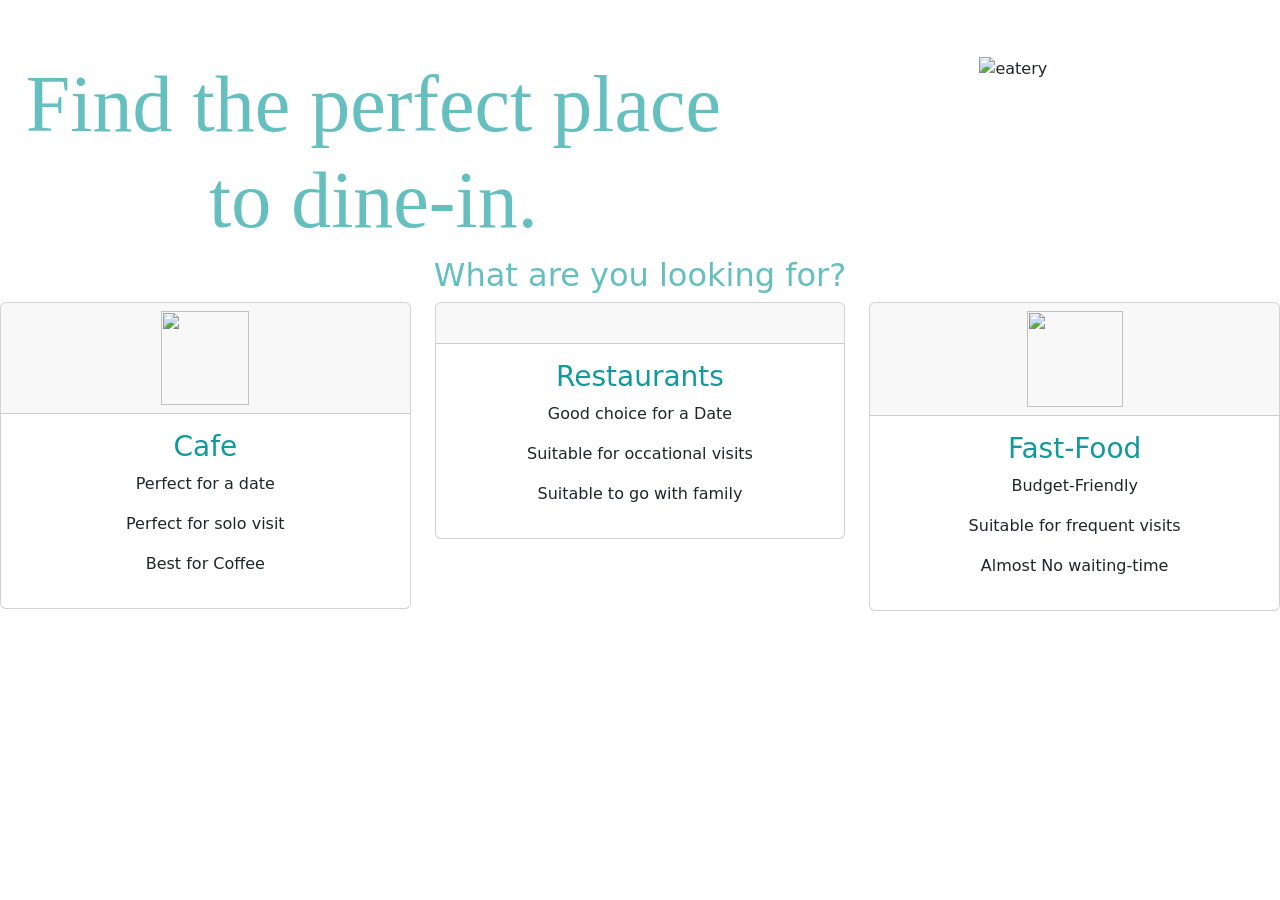
==== index.html @ 3cc52402 "Add files via upload" ====
<!DOCTYPE html>
<html>
  <head>
    <meta charset="utf-8" />
    <title>Taberu</title>
    <!-- font -->
    <link rel="preconnect" href="https://fonts.googleapis.com" />
    <link rel="preconnect" href="https://fonts.gstatic.com" crossorigin />
    <link
      href="https://fonts.googleapis.com/css2?family=Montserrat:wght@900&display=swap"
      rel="stylesheet"
    />
    <link rel="preconnect" href="https://fonts.googleapis.com" />
    <link rel="preconnect" href="https://fonts.gstatic.com" crossorigin />
    <link
      href="https://fonts.googleapis.com/css2?family=PT+Serif&display=swap"
      rel="stylesheet"
    />
    <!-- <link rel="preconnect" href="https://fonts.googleapis.com" />
    <link rel="preconnect" href="https://fonts.gstatic.com" crossorigin />
    <link
      href="https://fonts.googleapis.com/css2?family=Roboto:wght@900&display=swap"
      rel="stylesheet"
    /> -->
    <!-- <link rel="preconnect" href="https://fonts.googleapis.com" />
    <link rel="preconnect" href="https://fonts.gstatic.com" crossorigin />
    <link
      href="https://fonts.googleapis.com/css2?family=Merriweather:wght@300&display=swap"
      rel="stylesheet"
    /> -->
    <!-- font -->
    <link
      href="https://cdn.jsdelivr.net/npm/bootstrap@5.1.3/dist/css/bootstrap.min.css"
      rel="stylesheet"
      integrity="sha384-1BmE4kWBq78iYhFldvKuhfTAU6auU8tT94WrHftjDbrCEXSU1oBoqyl2QvZ6jIW3"
      crossorigin="anonymous"
    />
    <script
      src="https://code.jquery.com/jquery-3.5.1.slim.min.js"
      integrity="sha384-DfXdz2htPH0lsSSs5nCTpuj/zy4C+OGpamoFVy38MVBnE+IbbVYUew+OrCXaRkfj"
      crossorigin="anonymous"
    ></script>

    <script
      src="https://cdn.jsdelivr.net/npm/popper.js@1.16.0/dist/umd/popper.min.js"
      integrity="sha384-Q6E9RHvbIyZFJoft+2mJbHaEWldlvI9IOYy5n3zV9zzTtmI3UksdQRVvoxMfooAo"
      crossorigin="anonymous"
    ></script>

    <script
      src="https://stackpath.bootstrapcdn.com/bootstrap/4.5.0/js/bootstrap.min.js"
      integrity="sha384-OgVRvuATP1z7JjHLkuOU7Xw704+h835Lr+6QL9UvYjZE3Ipu6Tp75j7Bh/kR0JKI"
      crossorigin="anonymous"
    ></script>
    <link rel="stylesheet" href="css/styles.css" />
  </head>

  <body>
    <section id="title">
      <div class="container-fluid">
        <!-- Nav Bar -->

        <nav class="navbar navbar-expand-lg navbar-dark">
          <a class="navbar-brand taberu" href="">Taberu</a>
          <button
            class="navbar-toggler"
            type="button"
            data-toggle="collapse"
            data-target="#navbarTogglerDemo01"
            aria-controls="navbarTogglerDemo01"
            aria-expanded="false"
            aria-label="Toggle navigation"
          >
            <span class="navbar-toggler-icon"></span>
          </button>

          <div class="collapse navbar-collapse" id="navbarTogglerDemo01">
            <ul class="navbar-nav ml-auto">
              <li class="nav-item">
                <a class="nav-link" href=""> About </a>
              </li>

              <li class="nav-item">
                <a class="nav-link" href=""> Contribute </a>
              </li>

              <li class="nav-item">
                <a class="nav-link" href=""> Contact Us </a>
              </li>
            </ul>
          </div>
        </nav>

        <div class="row">
          <div class="col-lg-7">
            <h1 class="big-heading">Find the perfect place to dine-in.</h1>
          </div>

          <div class="col-lg-5">
            <img class="title-image" src="img/date.png" alt="eatery" />
          </div>
        </div>
      </div>
    </section>
    <section id="outlets">
      <div class="outlet-div">
        <h2 class="outlets-heading">What are you looking for?</h2>
        <div class="row">
          <div class="outl col-lg-4 col-md-6">
            <div class="card">
              <div class="card-header">
                <img
                  style="height: 94px; width: 88px"
                  src="img/outlet-cafeee.png"
                  alt=""
                />
              </div>
              <div class="card-body card-para">
                <h3 class="o-head">Cafe</h3>
                <p>Perfect for a date</p>
                <p>Perfect for solo visit</p>
                <p>Best for Coffee</p>
              </div>
            </div>
          </div>
          <div class="outl col-lg-4 col-md-6">
            <div class="card">
              <div class="card-header">
                <img src="img/outlet-restaurant.png" alt="" />
              </div>
              <div class="card-body card-para">
                <h3 class="o-head">Restaurants</h3>

                <p>Good choice for a Date</p>
                <p>Suitable for occational visits</p>
                <p>Suitable to go with family</p>
              </div>
            </div>
          </div>

          <div class="outl col-lg-4">
            <div class="card">
              <div class="card-header">
                <img
                  style="height: 96px; width: 96px"
                  src="img/outlet-ff.png"
                  alt=""
                />
              </div>
              <div class="card-body card-para">
                <h3 class="o-head">Fast-Food</h3>
                <p>Budget-Friendly</p>
                <p>Suitable for frequent visits</p>
                <p>Almost No waiting-time</p>
              </div>
            </div>
          </div>
        </div>
      </div>
    </section>

    <!-- wwwwwwwwwwwwwwwwwwwwwwwwwwwwwwwwwwwwwwwwwwwwwwwwwwwwwwwwwwwwwwwwwwwwwwww -->
  </body>
</html>
---- css/styles.css ----
body{
  text-align: center;

}
h1{
    font-family: Tourney;
    font-size: 80px;
    color: #66BFBF;
}
h2{
  color: #66BFBF;

}
h3{
  color:#11999E;
}
.top-container {
  background-color: cyan;
  position: relative;
  padding-top: 100px;
}


.top-container:hover {
  background-color: blue;
  transition: 1.0s;

}
.middle-container{
  background-color: aqua;
  width: 200px;
  height: 200px;
}
.bottom-container{
  background-color: pink;
  width: 200px;
  height: 200px;
}
.top{
  position: absolute;
  right: 300px;
  top: 50px;
}
.btm{
  position: absolute;
  left: 300px;
  bottom: 300px;
}
.footer-link{
  font-size: 25px;
  color: #11999E;
}
.dance{
  width: 110px;
  height: 160px;
}
.skill{
  width: 120px;
  height: 120px;
}
.dance:hover{

  width: 220px;
  height: 320px;
  transition: 0.8s;
  transition-duration: 1s;
}
.skill:hover{
  width: 240px;
  height: 240px;
  transition: 0.8s;
  transition-duration: 1s;
}
.deku{
  width: 160px;
  height: 160px;
}
.deku:hover{
  width: 220px;
  height: 220px;
  transition: 1s;
}
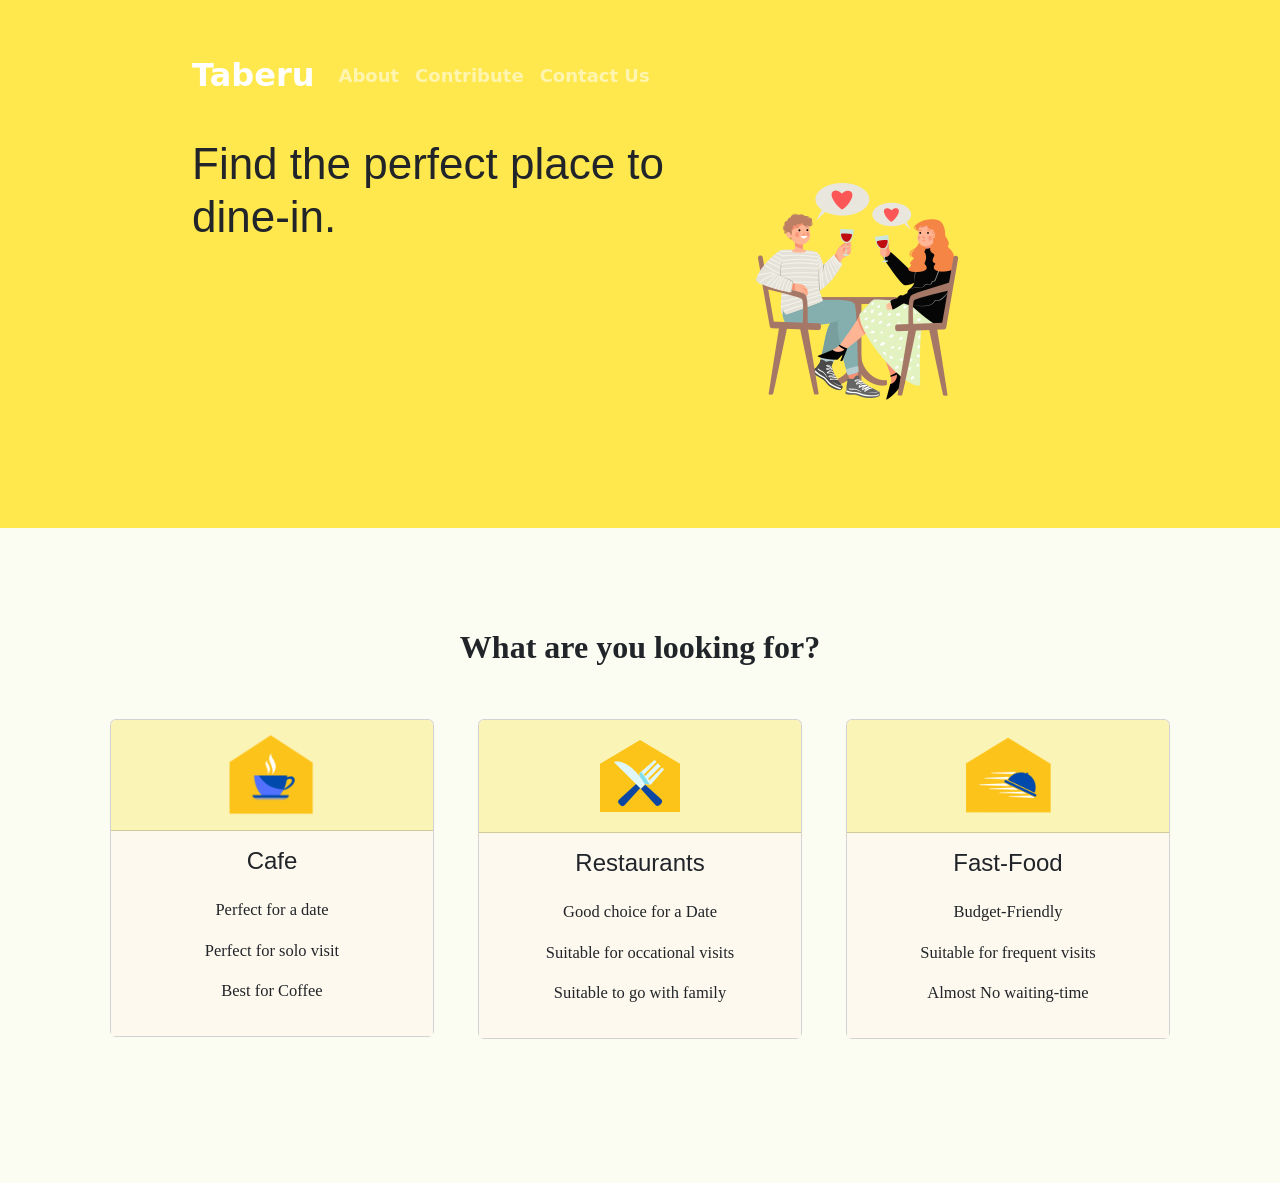
==== commit c4cd14ab: "Update index.html" ====
--- a/index.html
+++ b/index.html
@@ -138,7 +138,7 @@
             </div>
           </div>
 
-          <div class="outl col-lg-4">
+          <div class="outl col-lg-4 col-md-6">
             <div class="card">
               <div class="card-header">
                 <img
--- a/css/styles.css
+++ b/css/styles.css
@@ -1,82 +1,130 @@
-body{
-  text-align: center;
-
-}
-h1{
-    font-family: Tourney;
-    font-size: 80px;
-    color: #66BFBF;
-}
-h2{
-  color: #66BFBF;
-
-}
-h3{
-  color:#11999E;
-}
-.top-container {
-  background-color: cyan;
-  position: relative;
-  padding-top: 100px;
-}
-
-
-.top-container:hover {
-  background-color: blue;
-  transition: 1.0s;
-
-}
-.middle-container{
-  background-color: aqua;
-  width: 200px;
-  height: 200px;
-}
-.bottom-container{
-  background-color: pink;
-  width: 200px;
-  height: 200px;
-}
-.top{
-  position: absolute;
-  right: 300px;
-  top: 50px;
-}
-.btm{
-  position: absolute;
-  left: 300px;
-  bottom: 300px;
-}
-.footer-link{
-  font-size: 25px;
-  color: #11999E;
-}
-.dance{
-  width: 110px;
-  height: 160px;
-}
-.skill{
-  width: 120px;
-  height: 120px;
-}
-.dance:hover{
-
-  width: 220px;
-  height: 320px;
-  transition: 0.8s;
-  transition-duration: 1s;
-}
-.skill:hover{
-  width: 240px;
-  height: 240px;
-  transition: 0.8s;
-  transition-duration: 1s;
-}
-.deku{
-  width: 160px;
-  height: 160px;
-}
-.deku:hover{
-  width: 220px;
-  height: 220px;
-  transition: 1s;
-}
+.container-fluid {
+  height: 33em;
+  width: 100%;
+
+  padding: 3% 15%;
+}
+
+html,
+body {
+  width: 100%;
+  height: auto;
+  margin: 0px;
+  padding: 0px;
+  overflow-x: hidden;
+}
+#title {
+  background-color: #ffe84e;
+}
+/* NAV BAR */
+
+.navbar-brand {
+  font-weight: bolder;
+}
+.nav-link {
+  font-weight: bold;
+  font-size: 18px;
+}
+
+.taberu {
+  font-size: 32px;
+}
+.pic1 {
+  height: 300px;
+  width: 300px;
+  position: absolute;
+  left: 800px;
+  bottom: 150px;
+}
+.img1 {
+  width: 60%;
+}
+.row h1 {
+  font-family: "Montserrat", sans-serif;
+  font-size: 44px;
+  padding-top: 5%;
+}
+.title-image {
+  position: relative;
+  bottom: -50px;
+}
+.card-header {
+  background-color: #faf4b7;
+}
+.card-para {
+  background-color: #fef9ef;
+}
+#outlets {
+  padding: 100px;
+  text-align: center;
+  background-color: #fcfdf2;
+}
+
+.outlets-heading {
+  font-family: "PT Serif Caption", serif;
+  font-weight: 900;
+}
+
+.outl {
+  padding: 4% 2%;
+}
+.card :hover {
+  box-shadow: 10px 10px 5px 12px lightblue;
+}
+.o-head {
+  padding-bottom: 5%;
+  font-family: "Montserrat", sans-serif;
+  font-size: 24px;
+}
+.card-para p {
+  font-family: "PT Serif", serif;
+  font-size: 16.5px;
+  font-weight: 500;
+}
+
+@media (max-width: 640px) {
+  .title-image {
+    width: 200px;
+    height: 200px;
+    position: static;
+  }
+  #title {
+    text-align: center;
+  }
+
+  .row h1 {
+    font-size: 30px;
+  }
+}
+
+@media (max-width: 800px) {
+  .title-image {
+    width: 200px;
+    height: 200px;
+    position: static;
+  }
+  #title {
+    text-align: center;
+  }
+
+  .row h1 {
+    font-size: 30px;
+  }
+}
+@media (max-width: 1000px) {
+  .title-image {
+    width: 200px;
+    height: 200px;
+    position: static;
+  }
+
+  .row h1 {
+    font-size: 34px;
+  }
+}
+@media (max-width: 1100px) {
+  .row h1 {
+    font-size: 30px;
+  }
+}
+/* YELLOW CONTAINER DONE */
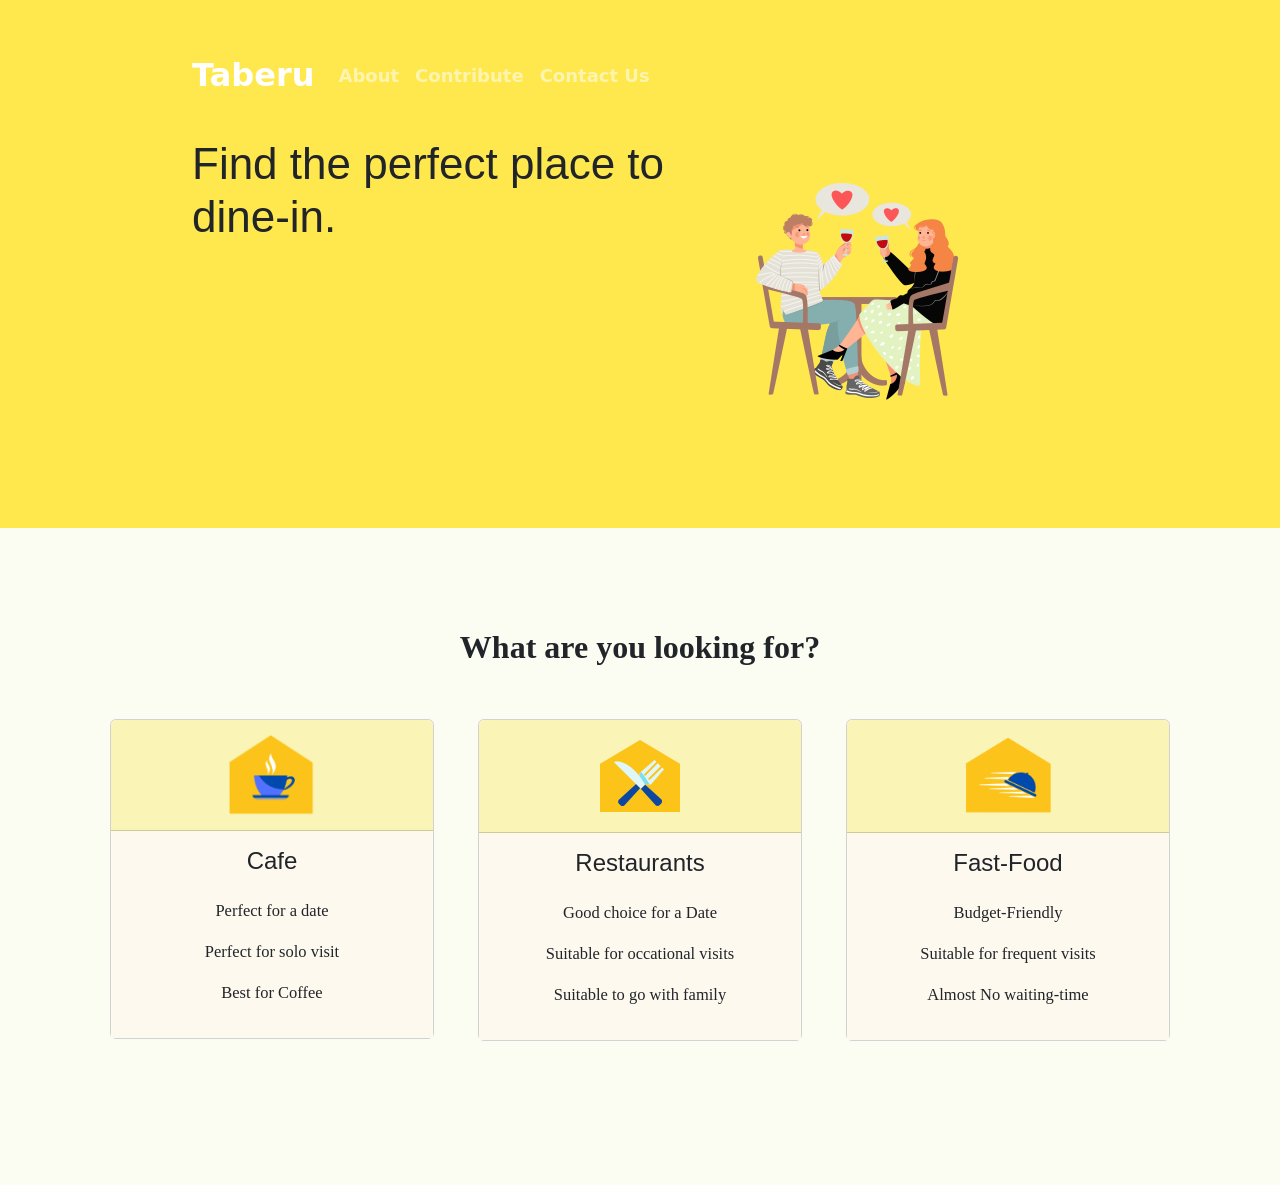
==== commit 760e9c0e: "Add files via upload para padding reduced 2/2" ====
--- a/index.html
+++ b/index.html
@@ -1,6 +1,8 @@
 <!DOCTYPE html>
 <html>
   <head>
+    <meta name="viewport" content="width=device-width, initial-scale=1" />
+
     <meta charset="utf-8" />
     <title>Taberu</title>
     <!-- font -->
@@ -115,7 +117,10 @@
                   alt=""
                 />
               </div>
-              <div class="card-body card-para">
+              <div
+                class="card-body card-para"
+                style="padding-left: 0%; padding-right: 0%"
+              >
                 <h3 class="o-head">Cafe</h3>
                 <p>Perfect for a date</p>
                 <p>Perfect for solo visit</p>
@@ -128,7 +133,10 @@
               <div class="card-header">
                 <img src="img/outlet-restaurant.png" alt="" />
               </div>
-              <div class="card-body card-para">
+              <div
+                style="padding-left: 0%; padding-right: 0%"
+                class="card-body card-para"
+              >
                 <h3 class="o-head">Restaurants</h3>
 
                 <p>Good choice for a Date</p>
@@ -138,7 +146,7 @@
             </div>
           </div>
 
-          <div class="outl col-lg-4 col-md-6">
+          <div class="outl col-lg-4">
             <div class="card">
               <div class="card-header">
                 <img
@@ -147,7 +155,10 @@
                   alt=""
                 />
               </div>
-              <div class="card-body card-para">
+              <div
+                style="padding-left: 0%; padding-right: 0%"
+                class="card-body card-para"
+              >
                 <h3 class="o-head">Fast-Food</h3>
                 <p>Budget-Friendly</p>
                 <p>Suitable for frequent visits</p>
--- a/css/styles.css
+++ b/css/styles.css
@@ -95,6 +95,12 @@
   .row h1 {
     font-size: 30px;
   }
+  #outlets {
+    padding: 50px;
+  }
+  .card {
+    padding: 15% 12%;
+  }
 }
 
 @media (max-width: 800px) {
@@ -109,6 +115,12 @@
 
   .row h1 {
     font-size: 30px;
+  }
+  #outlets {
+    padding: 50px;
+  }
+  .card {
+    padding: 15% 12%;
   }
 }
 @media (max-width: 1000px) {
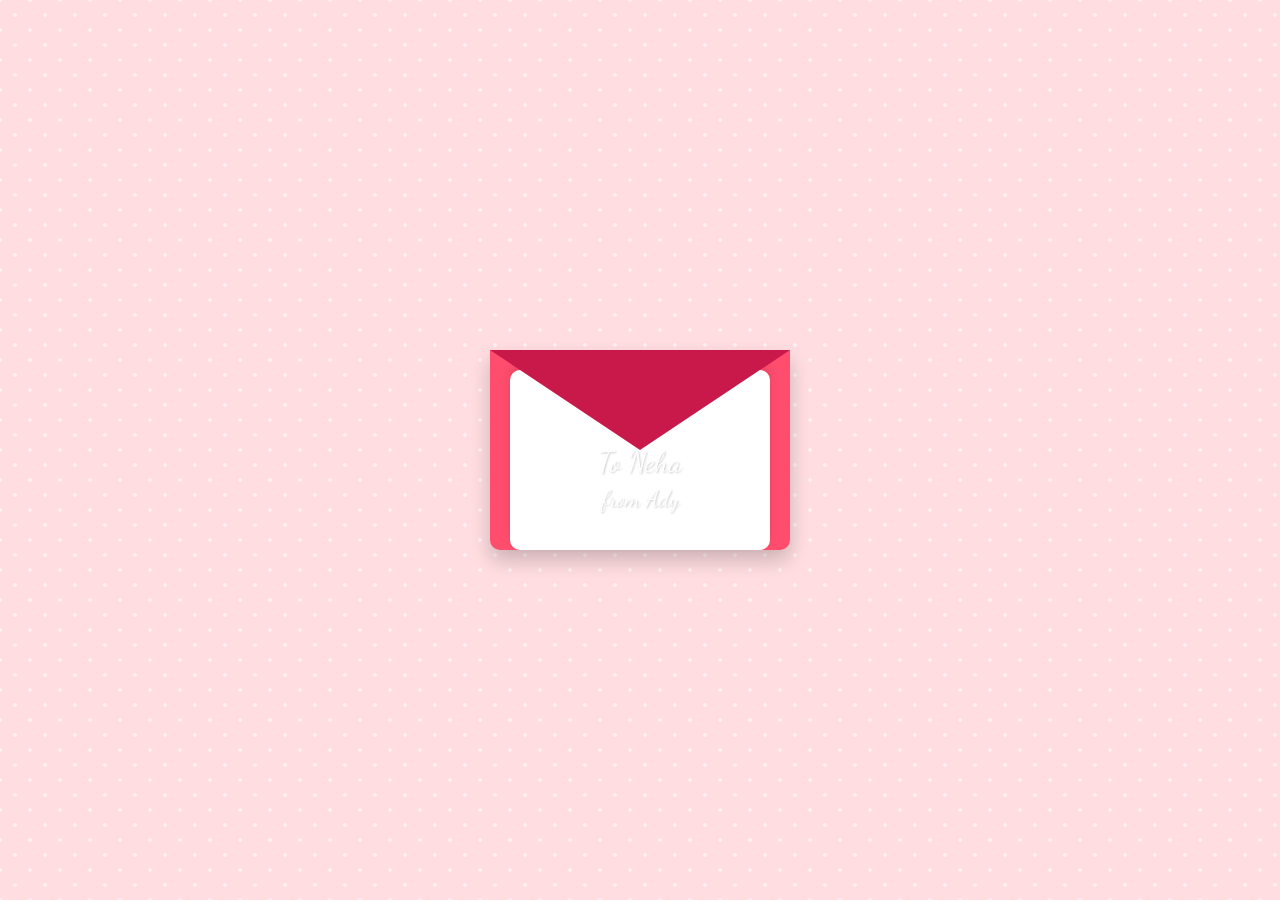
==== commit 5d4ca1fa: "Update index.html" ====
--- a/index.html
+++ b/index.html
@@ -1,175 +1,811 @@
 <!DOCTYPE html>
-<html>
-  <head>
-    <meta name="viewport" content="width=device-width, initial-scale=1" />
-
-    <meta charset="utf-8" />
-    <title>Taberu</title>
-    <!-- font -->
-    <link rel="preconnect" href="https://fonts.googleapis.com" />
-    <link rel="preconnect" href="https://fonts.gstatic.com" crossorigin />
-    <link
-      href="https://fonts.googleapis.com/css2?family=Montserrat:wght@900&display=swap"
-      rel="stylesheet"
-    />
-    <link rel="preconnect" href="https://fonts.googleapis.com" />
-    <link rel="preconnect" href="https://fonts.gstatic.com" crossorigin />
-    <link
-      href="https://fonts.googleapis.com/css2?family=PT+Serif&display=swap"
-      rel="stylesheet"
-    />
-    <!-- <link rel="preconnect" href="https://fonts.googleapis.com" />
-    <link rel="preconnect" href="https://fonts.gstatic.com" crossorigin />
-    <link
-      href="https://fonts.googleapis.com/css2?family=Roboto:wght@900&display=swap"
-      rel="stylesheet"
-    /> -->
-    <!-- <link rel="preconnect" href="https://fonts.googleapis.com" />
-    <link rel="preconnect" href="https://fonts.gstatic.com" crossorigin />
-    <link
-      href="https://fonts.googleapis.com/css2?family=Merriweather:wght@300&display=swap"
-      rel="stylesheet"
-    /> -->
-    <!-- font -->
-    <link
-      href="https://cdn.jsdelivr.net/npm/bootstrap@5.1.3/dist/css/bootstrap.min.css"
-      rel="stylesheet"
-      integrity="sha384-1BmE4kWBq78iYhFldvKuhfTAU6auU8tT94WrHftjDbrCEXSU1oBoqyl2QvZ6jIW3"
-      crossorigin="anonymous"
-    />
-    <script
-      src="https://code.jquery.com/jquery-3.5.1.slim.min.js"
-      integrity="sha384-DfXdz2htPH0lsSSs5nCTpuj/zy4C+OGpamoFVy38MVBnE+IbbVYUew+OrCXaRkfj"
-      crossorigin="anonymous"
-    ></script>
-
-    <script
-      src="https://cdn.jsdelivr.net/npm/popper.js@1.16.0/dist/umd/popper.min.js"
-      integrity="sha384-Q6E9RHvbIyZFJoft+2mJbHaEWldlvI9IOYy5n3zV9zzTtmI3UksdQRVvoxMfooAo"
-      crossorigin="anonymous"
-    ></script>
-
-    <script
-      src="https://stackpath.bootstrapcdn.com/bootstrap/4.5.0/js/bootstrap.min.js"
-      integrity="sha384-OgVRvuATP1z7JjHLkuOU7Xw704+h835Lr+6QL9UvYjZE3Ipu6Tp75j7Bh/kR0JKI"
-      crossorigin="anonymous"
-    ></script>
-    <link rel="stylesheet" href="css/styles.css" />
-  </head>
-
-  <body>
-    <section id="title">
-      <div class="container-fluid">
-        <!-- Nav Bar -->
-
-        <nav class="navbar navbar-expand-lg navbar-dark">
-          <a class="navbar-brand taberu" href="">Taberu</a>
-          <button
-            class="navbar-toggler"
-            type="button"
-            data-toggle="collapse"
-            data-target="#navbarTogglerDemo01"
-            aria-controls="navbarTogglerDemo01"
-            aria-expanded="false"
-            aria-label="Toggle navigation"
-          >
-            <span class="navbar-toggler-icon"></span>
-          </button>
-
-          <div class="collapse navbar-collapse" id="navbarTogglerDemo01">
-            <ul class="navbar-nav ml-auto">
-              <li class="nav-item">
-                <a class="nav-link" href=""> About </a>
-              </li>
-
-              <li class="nav-item">
-                <a class="nav-link" href=""> Contribute </a>
-              </li>
-
-              <li class="nav-item">
-                <a class="nav-link" href=""> Contact Us </a>
-              </li>
-            </ul>
-          </div>
-        </nav>
-
-        <div class="row">
-          <div class="col-lg-7">
-            <h1 class="big-heading">Find the perfect place to dine-in.</h1>
-          </div>
-
-          <div class="col-lg-5">
-            <img class="title-image" src="img/date.png" alt="eatery" />
-          </div>
-        </div>
-      </div>
-    </section>
-    <section id="outlets">
-      <div class="outlet-div">
-        <h2 class="outlets-heading">What are you looking for?</h2>
-        <div class="row">
-          <div class="outl col-lg-4 col-md-6">
-            <div class="card">
-              <div class="card-header">
-                <img
-                  style="height: 94px; width: 88px"
-                  src="img/outlet-cafeee.png"
-                  alt=""
-                />
-              </div>
-              <div
-                class="card-body card-para"
-                style="padding-left: 0%; padding-right: 0%"
-              >
-                <h3 class="o-head">Cafe</h3>
-                <p>Perfect for a date</p>
-                <p>Perfect for solo visit</p>
-                <p>Best for Coffee</p>
-              </div>
+<html lang="en">
+<head>
+    <meta charset="UTF-8">
+    <meta name="viewport" content="width=device-width, initial-scale=1.0">
+    <title>For You ❤️</title>
+    <script src="https://cdn.jsdelivr.net/npm/canvas-confetti@1.6.0/dist/confetti.browser.min.js"></script>
+    <style>
+        /* --- GLOBAL STYLES --- */
+        @import url('https://fonts.googleapis.com/css2?family=Comic+Neue:wght@400;700&family=Dancing+Script:wght@700&display=swap');
+
+        body {
+            margin: 0;
+            padding: 0;
+            background: linear-gradient(135deg, #fdfbfb 0%, #ebedee 100%);
+            background-color: #ffdde1;
+            background-image: radial-gradient(#ffeff2 2px, transparent 2px), radial-gradient(#ffeff2 2px, transparent 2px);
+            background-size: 30px 30px;
+            background-position: 0 0, 15px 15px;
+            font-family: 'Comic Neue', 'Comic Sans MS', cursive, sans-serif;
+            overflow: hidden;
+            height: 100vh;
+            display: flex;
+            justify-content: center;
+            align-items: center;
+            text-align: center;
+            cursor: url("data:image/svg+xml;utf8,<svg xmlns='http://www.w3.org/2000/svg'  width='40' height='48' viewport='0 0 100 100' style='fill:black;font-size:24px;'><text y='50%'>❤️</text></svg>") 16 0, auto;
+            transition: background-color 1s ease;
+        }
+
+        /* --- FLASHLIGHT OVERLAY --- */
+        #flashlight {
+            position: fixed;
+            top: 0;
+            left: 0;
+            width: 100%;
+            height: 100%;
+            pointer-events: none;
+            z-index: 999;
+            background: radial-gradient(circle 450px at 50% 50%, transparent 0%, rgba(0,0,0,0.98) 20%);
+            opacity: 0;
+            transition: opacity 2.0s ease;
+        }
+
+        /* --- FLASHLIGHT TOGGLE BUTTON --- */
+        .toggle-flash-btn {
+            position: absolute;
+            top: 20px;
+            right: 20px;
+            width: 50px;
+            height: 50px;
+            background: rgba(255, 255, 255, 0.5);
+            border: 2px solid white;
+            border-radius: 50%;
+            font-size: 24px;
+            cursor: pointer;
+            z-index: 1001; /* Above flashlight overlay */
+            display: flex;
+            align-items: center;
+            justify-content: center;
+            transition: transform 0.2s;
+            box-shadow: 0 4px 10px rgba(0,0,0,0.1);
+        }
+        
+        .toggle-flash-btn:hover {
+            transform: scale(1.1);
+            background: white;
+        }
+
+        /* --- HEARTBEAT ANIMATION (Page 3) --- */
+        body.heartbeat-bg {
+            animation: heartbeatAnim 1.5s infinite alternate;
+        }
+
+        @keyframes heartbeatAnim {
+            0% { background-color: #ffdde1; }
+            100% { background-color: #ffb7b2; }
+        }
+
+        .container {
+            position: relative;
+            width: 100%;
+            max-width: 600px;
+            height: 100%;
+            display: flex;
+            flex-direction: column;
+            justify-content: center;
+            align-items: center;
+            padding: 20px;
+            box-sizing: border-box;
+            z-index: 10;
+        }
+
+        .hidden {
+            display: none !important;
+        }
+
+        /* --- ANIMATIONS --- */
+        .fade-in {
+            animation: fadeIn 0.8s ease-in-out;
+        }
+        
+        .fade-in-text {
+            animation: fadeIn 2s ease-in-out forwards;
+        }
+
+        @keyframes fadeIn {
+            from { opacity: 0; transform: translateY(10px); }
+            to { opacity: 1; transform: translateY(0); }
+        }
+
+        .shake {
+            animation: shake 0.5s cubic-bezier(.36,.07,.19,.97) both;
+        }
+
+        @keyframes shake {
+            10%, 90% { transform: translate3d(-1px, 0, 0); }
+            20%, 80% { transform: translate3d(2px, 0, 0); }
+            30%, 50%, 70% { transform: translate3d(-4px, 0, 0); }
+            40%, 60% { transform: translate3d(4px, 0, 0); }
+        }
+
+        h1, h2, p {
+            color: #d63384;
+            text-shadow: 2px 2px 0px #fff;
+        }
+
+        .main-img {
+            max-width: 300px;
+            max-height: 300px;
+            border-radius: 15px;
+            margin-bottom: 20px;
+            box-shadow: 0 10px 20px rgba(0,0,0,0.1);
+        }
+
+        /* --- PAPER STYLE --- */
+        .paper-content {
+            background: rgba(255, 255, 255, 0.95);
+            padding: 30px;
+            border-radius: 15px;
+            max-width: 90%;
+            min-height: 300px;
+            box-shadow: 0 10px 25px rgba(0,0,0,0.15);
+            font-size: 1.1rem;
+            line-height: 1.6;
+            color: #444;
+            text-align: left;
+            position: relative;
+            cursor: pointer;
+            overflow-y: auto;
+        }
+        
+        .typing-cursor::after {
+            content: '|';
+            animation: blink 1s step-start infinite;
+        }
+
+        @keyframes blink { 50% { opacity: 0; } }
+
+        /* --- POLAROID MEMORIES --- */
+        .memory-photo {
+            position: absolute;
+            width: 150px;
+            height: auto;
+            border: 8px solid white;
+            border-bottom: 25px solid white; 
+            border-radius: 2px;
+            box-shadow: 0 5px 15px rgba(0,0,0,0.3);
+            z-index: 1; 
+            opacity: 0.9;
+            animation: floatUpSlow 15s linear infinite;
+            bottom: -300px;
+            transition: transform 0.3s, z-index 0.3s;
+        }
+
+        .memory-photo:hover {
+            animation-play-state: paused;
+            z-index: 100;
+            transform: scale(1.1) rotate(0deg) !important;
+            cursor: grab;
+        }
+
+        @keyframes floatUpSlow {
+            0% { bottom: -300px; transform: translateX(0) rotate(0deg); opacity: 0; }
+            5% { opacity: 1; }
+            95% { opacity: 1; }
+            100% { bottom: 110vh; transform: translateX(20px) rotate(360deg); opacity: 0; }
+        }
+
+        /* --- BUTTONS --- */
+        .btn-group {
+            display: flex;
+            gap: 20px;
+            margin-top: 20px;
+            flex-wrap: wrap;
+            justify-content: center;
+            align-items: center;
+            min-height: 60px;
+        }
+
+        button {
+            padding: 15px 30px;
+            font-size: 1.2rem;
+            font-family: inherit;
+            border: none;
+            border-radius: 50px;
+            cursor: pointer;
+            transition: transform 0.3s ease, background-color 0.3s;
+            box-shadow: 0 5px 15px rgba(0,0,0,0.1);
+        }
+
+        .btn-yes {
+            background-color: #ff4d6d;
+            color: white;
+            font-weight: bold;
+        }
+        
+        .btn-no {
+            background-color: #fff;
+            color: #ff4d6d;
+            border: 2px solid #ff4d6d;
+        }
+
+        button:hover {
+            transform: scale(1.05);
+        }
+
+        /* --- ENVELOPE --- */
+        .envelope-wrapper {
+            position: relative;
+            cursor: pointer;
+            transition: transform 0.3s;
+        }
+        .envelope-wrapper:hover {
+            transform: scale(1.02);
+        }
+
+        .envelope {
+            position: relative;
+            width: 300px;
+            height: 200px;
+            background: #ff4d6d;
+            border-radius: 0 0 10px 10px;
+            box-shadow: 0 10px 20px rgba(0,0,0,0.2);
+            z-index: 2;
+        }
+
+        .envelope::before { content: ''; position: absolute; top: 0; left: 0; width: 0; height: 0; border-style: solid; border-width: 100px 150px 100px 0; border-color: transparent transparent transparent #ff758f; z-index: 3; }
+        .envelope::after { content: ''; position: absolute; top: 0; right: 0; width: 0; height: 0; border-style: solid; border-width: 100px 0 100px 150px; border-color: transparent #ff758f transparent transparent; z-index: 3; }
+
+        .flap {
+            position: absolute;
+            top: 0;
+            left: 0;
+            width: 0;
+            height: 0;
+            border-style: solid;
+            border-width: 100px 150px 0 150px;
+            border-color: #c9184a transparent transparent transparent;
+            z-index: 5;
+            transform-origin: top;
+            transition: transform 0.6s ease 0.5s, z-index 0.2s 0.5s;
+        }
+
+        .envelope-text {
+            position: absolute;
+            top: 65%;
+            left: 50%;
+            transform: translate(-50%, -50%);
+            color: white;
+            font-family: 'Dancing Script', cursive;
+            font-size: 1.8rem;
+            text-align: center;
+            line-height: 1.2;
+            z-index: 4;
+            pointer-events: none;
+            text-shadow: 1px 1px 2px rgba(0,0,0,0.2);
+            transition: opacity 0.5s ease;
+        }
+
+        .letter {
+            position: absolute;
+            bottom: 0;
+            left: 50%;
+            transform: translateX(-50%);
+            width: 260px;
+            height: 180px;
+            background: #fff;
+            padding: 20px;
+            box-sizing: border-box;
+            border-radius: 10px;
+            transition: bottom 0.6s ease 1s;
+            z-index: 1;
+            display: flex;
+            align-items: center;
+            justify-content: center;
+            text-align: center;
+            font-size: 1.1rem;
+            color: #333;
+            box-shadow: 0 -5px 10px rgba(0,0,0,0.1);
+        }
+
+        .letter p { opacity: 0; transition: opacity 0.5s ease 1.2s; }
+        .envelope-wrapper.open .flap { transform: rotateX(180deg); z-index: 0; }
+        .envelope-wrapper.open .letter { bottom: 150px; z-index: 6; }
+        .envelope-wrapper.open .letter p { opacity: 1; }
+        .envelope-wrapper.open .envelope-text { opacity: 0; } 
+
+        /* --- STICKERS --- */
+        .sticker {
+            position: absolute;
+            width: 80px;
+            height: 80px;
+            z-index: -1;
+            opacity: 0.6;
+            animation: floatSlow 3s infinite ease-in-out;
+        }
+
+        .floating-item {
+            position: absolute;
+            bottom: -50px;
+            font-size: 30px;
+            animation: floatUp linear forwards;
+            pointer-events: none;
+            z-index: 1000;
+        }
+
+        /* --- SPARKLE CURSOR TRAIL --- */
+        .sparkle {
+            position: absolute;
+            width: 6px;
+            height: 6px;
+            background-color: #ff4d6d;
+            border-radius: 50%;
+            pointer-events: none;
+            z-index: 9999;
+            animation: fadeOut 1s linear forwards;
+            box-shadow: 0 0 5px #fff, 0 0 10px #ff4d6d;
+        }
+
+        @keyframes fadeOut {
+            0% { transform: scale(1); opacity: 1; }
+            100% { transform: scale(0); opacity: 0; }
+        }
+
+        @keyframes floatUp {
+            0% { transform: translateY(0) rotate(0deg); opacity: 1; }
+            100% { transform: translateY(-110vh) rotate(360deg); opacity: 0; }
+        }
+        
+        @keyframes floatSlow {
+            0%, 100% { transform: translateY(0); }
+            50% { transform: translateY(-10px); }
+        }
+        
+        .shy-text {
+            font-size: 1.4rem;
+            color: #d63384;
+            opacity: 0.8;
+            cursor: pointer;
+        }
+    </style>
+</head>
+<body>
+
+    <div id="flashlight"></div>
+
+    <audio id="bg-music" loop>
+        <source src="INSERT_YOUR_LINK_HERE" type="audio/mpeg">
+        <source src="https://www.bensound.com/bensound-music/bensound-love.mp3" type="audio/mpeg">
+        Your browser does not support the audio element.
+    </audio>
+
+    <div class="container">
+
+        <div id="page1" class="page-section fade-in">
+            <div class="envelope-wrapper" onclick="openEnvelope()">
+                <div class="envelope">
+                    <div class="flap"></div>
+                    <div class="envelope-text">To Neha<br><span style="font-size: 0.8em">from Ady</span></div>
+                    <div class="letter">
+                        <p>What's a better day to ask you this than on the 8th... hehehe 🤭<br><br>
+                        <span style="font-size: 0.8em; color: #999;">(Click me)</span></p>
+                    </div>
+                </div>
             </div>
-          </div>
-          <div class="outl col-lg-4 col-md-6">
-            <div class="card">
-              <div class="card-header">
-                <img src="img/outlet-restaurant.png" alt="" />
-              </div>
-              <div
-                style="padding-left: 0%; padding-right: 0%"
-                class="card-body card-para"
-              >
-                <h3 class="o-head">Restaurants</h3>
-
-                <p>Good choice for a Date</p>
-                <p>Suitable for occational visits</p>
-                <p>Suitable to go with family</p>
-              </div>
+        </div>
+
+        <div id="pageMessage" class="page-section hidden fade-in" onclick="handleMessageClick()">
+            <div class="paper-content" id="typewriter-container">
+                </div>
+        </div>
+
+        <div id="page2" class="page-section hidden" onclick="handlePage2Click()">
+            
+            <button id="flash-toggle" class="toggle-flash-btn hidden" onclick="toggleFlashlight(event)">🔦</button>
+
+            <h2 style="color: white; text-shadow: 0 0 10px #ff4d6d;">I'm so grateful to have you</h2>
+            <p id="page2-hint" class="hidden" style="color: #ddd;">(Click to continue)</p>
+        </div>
+        
+        <div id="pagePreQuestion1" class="page-section hidden fade-in" onclick="nextPage('PreQuestion2')">
+             <h2 class="shy-text">so, um, alsooo.</h2>
+             <p style="font-size: 0.8em; color: #999; margin-top: 20px;">(Click)</p>
+        </div>
+        
+        <div id="pagePreQuestion2" class="page-section hidden fade-in" onclick="nextPage(3)">
+             <h2 class="shy-text">i wanted to ask</h2>
+             <p style="font-size: 0.8em; color: #999; margin-top: 20px;">(Click)</p>
+        </div>
+
+        <div id="page3" class="page-section hidden fade-in">
+            <img class="main-img" src="https://media.giphy.com/media/v1.Y2lkPTc5MGI3NjExdjN0dDk4bTh6bGIzeG4zMGM1bTkyaXFnNXd4ZWgzN2xodmhucDN3MCZlcD12MV9naWZzX3NlYXJjaCZjdD1n/Zl7u48zLVFgLpRwq6f/giphy.gif" alt="Please cat">
+            <h1>Will you be my valentine? 🌹</h1>
+            <div class="btn-group">
+                <button class="btn-yes" onclick="handleYes()">Yes</button>
+                <button class="btn-no" onclick="handleNo()">No</button>
             </div>
-          </div>
-
-          <div class="outl col-lg-4">
-            <div class="card">
-              <div class="card-header">
-                <img
-                  style="height: 96px; width: 96px"
-                  src="img/outlet-ff.png"
-                  alt=""
-                />
-              </div>
-              <div
-                style="padding-left: 0%; padding-right: 0%"
-                class="card-body card-para"
-              >
-                <h3 class="o-head">Fast-Food</h3>
-                <p>Budget-Friendly</p>
-                <p>Suitable for frequent visits</p>
-                <p>Almost No waiting-time</p>
-              </div>
+        </div>
+
+        <div id="page4" class="page-section hidden fade-in">
+            <img class="main-img" src="https://media.giphy.com/media/v1.Y2lkPTc5MGI3NjExeHI4MDIybXJlYTh1MXd5N3gyNzNhNG41aWwxZG85bG01MmRtZ2wxYyZlcD12MV9naWZzX3NlYXJjaCZjdD1n/5Ac3lAE4Ydz6E/giphy.gif" alt="Crying cat">
+            <img src="https://media.giphy.com/media/v1.Y2lkPTc5MGI3NjExbmxnNG84Y3lmenAyaGNtazJkNjNvOTJsNzFnbWtvOGxvbHQ0ZWo5OSZlcD12MV9naWZzX3NlYXJjaCZjdD1n/aWMJvA76tNnBR9gkpT/giphy.gif" class="sticker" style="top: 10%; left: 10%;">
+            <img src="https://media.giphy.com/media/v1.Y2lkPTc5MGI3NjExbmxnNG84Y3lmenAyaGNtazJkNjNvOTJsNzFnbWtvOGxvbHQ0ZWo5OSZlcD12MV9naWZzX3NlYXJjaCZjdD1n/ruyS8Zw9sBqE5UjOnY/giphy.gif" class="sticker" style="top: 20%; right: 10%;">
+            <img src="https://media.giphy.com/media/v1.Y2lkPTc5MGI3NjExbmxnNG84Y3lmenAyaGNtazJkNjNvOTJsNzFnbWtvOGxvbHQ0ZWo5OSZlcD12MV9naWZzX3NlYXJjaCZjdD1n/mi4ec226vjAkehSLk0/giphy.gif" class="sticker" style="bottom: 10%; left: 20%;">
+            <h2>Pleaseeeee🥹</h2>
+            <div class="btn-group">
+                <button class="btn-yes" onclick="handleYes()">Yes</button>
+                <button class="btn-no" onclick="handleNo()">No</button>
             </div>
-          </div>
-        </div>
-      </div>
-    </section>
-
-    <!-- wwwwwwwwwwwwwwwwwwwwwwwwwwwwwwwwwwwwwwwwwwwwwwwwwwwwwwwwwwwwwwwwwwwwwwww -->
-  </body>
+        </div>
+
+        <div id="page5" class="page-section hidden fade-in">
+            <img class="main-img" src="https://media.giphy.com/media/v1.Y2lkPTc5MGI3NjExZjd4b2E1bThrMWY0OWQ5c3NyOWR5cXlxbnV5bGJsZ2VyeHIzZWZ1ZyZlcD12MV9naWZzX3NlYXJjaCZjdD1n/N92tr5rzjZx7wnRKiy/giphy.gif" alt="Very sad cat">
+            <h2>Pleaseeeeeeee🥹</h2>
+            <div class="btn-group">
+                <button class="btn-yes" onclick="handleYes()">Yes</button>
+                <button class="btn-no" onclick="handleNo()">No</button>
+            </div>
+        </div>
+
+        <div id="page6" class="page-section hidden fade-in" onclick="nextPage(7)">
+            <img class="main-img" src="https://media.giphy.com/media/v1.Y2lkPTc5MGI3NjExamU1ZHh1aGhybGswMDMwamFqOGpxeTM1dzIxbnVxeWoyenZqZWE2NSZlcD12MV9naWZzX3NlYXJjaCZjdD1n/YhYgIyRd7dETRsOtK6/giphy.gif" alt="Pissed off cat">
+            <h2>hell naw, are you ragebaiting?</h2>
+            <p style="font-size: 0.8rem; color: #888;">(Click to continue...)</p>
+        </div>
+
+        <div id="page7" class="page-section hidden fade-in">
+            <img class="main-img" src="https://media.giphy.com/media/v1.Y2lkPTc5MGI3NjExNjk5eHgzcmduaXduZnY4ZWM2dDJoaTExNTgzbGt6MXAwYnZwbGM2NiZlcD12MV9naWZzX3NlYXJjaCZjdD1n/YLPOIP1jPu1N87yemm/giphy.gif" alt="Evil cat">
+            <h2>i was delusional enough back then, and still am</h2>
+	    <h1>will you be my valentine?🌹</h1>
+
+            <div class="btn-group">
+                <button class="btn-yes" onclick="handleYes()">YES</button>
+            </div>
+        </div>
+
+        <div id="pageSurprise" class="page-section hidden fade-in" onclick="handleSurpriseClick()">
+            <img class="main-img" src="https://media.giphy.com/media/v1.Y2lkPTc5MGI3NjExYzNoZ2o0ZHpzdDh1cnVkM3VrZHh4eHNvbGQ5emIyZmJwOHJwNGo2dSZlcD12MV9naWZzX3NlYXJjaCZjdD1n/Cdkk6wFFqisTe/giphy.gif" alt="Surprised cat">
+            <h2>Damn.</h2>
+            <p id="surprise-hint" class="hidden">(Click to continue)</p>
+        </div>
+
+        <div id="page8" class="page-section hidden fade-in">
+            <h1>Yayyyy! I love you sooo much! ❤️</h1>
+        </div>
+
+    </div>
+
+    <script>
+        // --- CONFIGURATION ---
+        const yourPhotos = [
+            "https://i.ibb.co/3ySdCgpw/IMG-20251213-WA0285.jpg", 
+            "https://i.ibb.co/6cxmz76X/IMG-20251205-181300.jpg", 
+            "https://i.ibb.co/jk7BLRP0/IMG-20251111-WA0099.jpg", 
+            "https://i.ibb.co/Psnd1Hfj/IMG-20251111-WA0100.jpg",
+            "https://i.ibb.co/BHnQWhNx/IMG-20251205-WA0044.jpg",
+            "https://i.ibb.co/tTy6WDB2/IMG-20251213-WA0284.jpg",
+            "https://i.ibb.co/Vc9KMRsX/IMG-20251021-WA0019.jpg",
+            "https://i.ibb.co/MD7pQ2B2/IMG-20251213-WA0204.jpg"
+        ];
+
+        const fullMessage = `hiii, my pretty gf. its been another month!! still cant believe that i am dating YOU, the mysterious and nonchalant baddie. hehe. i am happy i was delusional enough, lmfaooo 😭.
+
+and also, for you to push me to get me out of my sneaky, indirect language (which were pretty direct🫠 apparently) and finally say it out loud.
+
+and ofc, that one spotify jam!! all that made it possible for me to finally see your chalant, yapper side and im so soo glad. you make everything so much better<3.
+
+its like the girl with the monochromatic presence i wrote about, is sending rays of colors and happiness at me. i hope i do the same for you.
+
+i miss you a lot. i love you❤️`;
+
+        // ---------------------
+
+        let noCount = 0;
+        let yesScale = 1.0;
+        let musicStarted = false;
+        let memoryInterval;
+        let page2Clickable = false; 
+        let surpriseClickable = false; 
+        
+        // Variables for Typewriter Control
+        let isTyping = false;
+        let typingTimeout;
+
+        const music = document.getElementById('bg-music');
+        music.volume = 0.5;
+
+        // --- SPARKLE CURSOR ---
+        document.addEventListener('mousemove', function(e) { createSparkle(e.pageX, e.pageY); });
+        document.addEventListener('touchmove', function(e) { createSparkle(e.touches[0].pageX, e.touches[0].pageY); });
+
+        function createSparkle(x, y) {
+            const sparkle = document.createElement('div');
+            sparkle.classList.add('sparkle');
+            sparkle.style.left = x + 'px';
+            sparkle.style.top = y + 'px';
+            document.body.appendChild(sparkle);
+            setTimeout(() => sparkle.remove(), 1000);
+        }
+
+        // --- FLASHLIGHT LOGIC ---
+        const flashlight = document.getElementById('flashlight');
+        let flashlightEnabled = false;
+        
+        document.addEventListener('mousemove', moveFlashlight);
+        document.addEventListener('touchmove', moveFlashlight);
+
+        function moveFlashlight(e) {
+            // Only update if flashlight layer is visible
+            if (flashlight.style.opacity > 0) {
+                let x, y;
+                if (e.type === 'touchmove') {
+                    x = e.touches[0].clientX;
+                    y = e.touches[0].clientY;
+                } else {
+                    x = e.clientX;
+                    y = e.clientY;
+                }
+                flashlight.style.background = `radial-gradient(circle 450px at ${x}px ${y}px, transparent 0%, rgba(0,0,0,0.98) 20%)`;
+            }
+        }
+
+        // Toggle Flashlight Manually
+        function toggleFlashlight(event) {
+            event.stopPropagation(); // Prevent page click
+            if (flashlight.style.opacity == 1) {
+                flashlight.style.opacity = 0; // Turn off
+            } else {
+                flashlight.style.opacity = 1; // Turn on
+            }
+        }
+
+        function startMusic() {
+            if (!musicStarted) {
+                music.play().catch(error => console.log("Audio play failed"));
+                musicStarted = true;
+            }
+        }
+
+        function openEnvelope() {
+            startMusic();
+            document.querySelector('.envelope-wrapper').classList.add('open');
+            setTimeout(() => {
+                document.querySelector('.letter').style.cursor = "pointer";
+                document.querySelector('.letter').onclick = () => nextPage('Message');
+            }, 1500);
+        }
+
+        // Handle clicks on Message Page (Skip typing or go next)
+        function handleMessageClick() {
+            if (isTyping) {
+                // If currently typing, stop and show full text
+                clearTimeout(typingTimeout);
+                const container = document.getElementById('typewriter-container');
+                container.innerHTML = fullMessage.replace(/\n/g, '<br>') + '<p style="text-align: center; font-size: 0.8em; color: #999; margin-top: 20px;">(Click to continue)</p>';
+                isTyping = false; // Flag that typing is done
+            } else {
+                // If not typing (finished or skipped), go to next page
+                nextPage(2);
+            }
+        }
+
+        function handlePage2Click() {
+            if (page2Clickable) {
+                nextPage('PreQuestion1');
+            }
+        }
+
+        function handleSurpriseClick() {
+            if (surpriseClickable) {
+                finalizeSuccess();
+            }
+        }
+
+        function nextPage(pageNumber) {
+            
+            // Cleanup
+            document.querySelectorAll('.main-img').forEach(img => img.classList.remove('shake'));
+            document.querySelectorAll('.page-section').forEach(el => el.classList.add('hidden'));
+            
+            const nextPageEl = document.getElementById(`page${pageNumber}`);
+            nextPageEl.classList.remove('hidden');
+            
+            // ONLY FADE IN IF NOT PAGE 2
+            if (pageNumber !== 2) {
+                nextPageEl.classList.remove('fade-in');
+                void nextPageEl.offsetWidth; 
+                nextPageEl.classList.add('fade-in');
+            } else {
+                // For Page 2, ensure no fade-in class
+                nextPageEl.classList.remove('fade-in');
+            }
+
+            // --- TYPEWRITER (Message) ---
+            if (pageNumber === 'Message') {
+                const container = document.getElementById('typewriter-container');
+                container.innerHTML = '<span class="typing-cursor"></span>';
+                isTyping = true; // Set flag
+                typeWriterEffect(container, fullMessage);
+            }
+
+            // --- PAGE 2 (Flashlight + Photos) ---
+            if (pageNumber === 2) {
+                // TURN ON FLASHLIGHT INSTANTLY
+                flashlight.style.opacity = 1;
+                flashlightEnabled = true;
+
+                page2Clickable = false;
+                const hintText = document.getElementById('page2-hint');
+                const toggleBtn = document.getElementById('flash-toggle');
+                hintText.classList.add('hidden'); 
+                toggleBtn.classList.add('hidden');
+
+                spawnImmediatePhotos(); 
+                startMemoryInterval();  
+
+                // 4 Seconds: Fade out darkness
+                setTimeout(() => {
+                    flashlight.style.opacity = 0;
+                    // Show toggle button
+                    toggleBtn.classList.remove('hidden');
+                }, 4000);
+
+                // 6 Seconds: Unlock click
+                setTimeout(() => {
+                    page2Clickable = true;
+                    hintText.classList.remove('hidden');
+                    hintText.classList.add('fade-in-text'); 
+                }, 6000);
+
+            } else {
+                flashlight.style.opacity = 0;
+                stopMemories();
+            }
+            
+            // --- PAGE 3 (Heartbeat) ---
+            if (pageNumber === 3) {
+                document.body.classList.add('heartbeat-bg');
+            } else {
+                document.body.classList.remove('heartbeat-bg');
+            }
+
+            // --- SURPRISE ---
+            if (pageNumber === 'Surprise') {
+                surpriseClickable = false;
+                const surpriseHint = document.getElementById('surprise-hint');
+                surpriseHint.classList.add('hidden');
+
+                setTimeout(() => {
+                    surpriseClickable = true;
+                    surpriseHint.classList.remove('hidden');
+                    surpriseHint.classList.add('fade-in-text');
+                }, 3000);
+            }
+        }
+
+        // --- TYPEWRITER FUNCTION ---
+        function typeWriterEffect(element, text) {
+            let i = 0;
+            element.classList.add('typing-cursor');
+            
+            function type() {
+                if (i < text.length) {
+                    if (text.charAt(i) === '\n') {
+                        element.innerHTML = element.innerHTML.replace('<span class="typing-cursor"></span>', '') + '<br>' + '<span class="typing-cursor"></span>';
+                    } else {
+                        element.innerHTML = element.innerHTML.replace('<span class="typing-cursor"></span>', '') + text.charAt(i) + '<span class="typing-cursor"></span>';
+                    }
+                    i++;
+                    // Save timeout ID so we can cancel it on click
+                    typingTimeout = setTimeout(type, Math.random() * 40 + 30);
+                } else {
+                    element.innerHTML = element.innerHTML.replace('<span class="typing-cursor"></span>', '');
+                    element.innerHTML += '<p style="text-align: center; font-size: 0.8em; color: #999; margin-top: 20px;">(Click to continue)</p>';
+                    isTyping = false; // Finished automatically
+                }
+            }
+            type();
+        }
+
+        function spawnImmediatePhotos() {
+            for (let i = 0; i < 7; i++) {
+                createPhoto(true); 
+            }
+        }
+
+        function startMemoryInterval() {
+            memoryInterval = setInterval(() => {
+                createPhoto(false);
+            }, 1000); 
+        }
+
+        function createPhoto(isImmediate) {
+            const img = document.createElement('img');
+            img.src = yourPhotos[Math.floor(Math.random() * yourPhotos.length)];
+            img.classList.add('memory-photo');
+            img.style.left = Math.random() * 90 + 'vw';
+            const randomRot = Math.random() * 40 - 20;
+            img.style.transform = `rotate(${randomRot}deg)`;
+
+            if (isImmediate) {
+                img.style.animationDelay = `-${Math.random() * 10 + 2}s`;
+            }
+
+            document.body.appendChild(img);
+            setTimeout(() => { img.remove(); }, 15000);
+        }
+
+        function stopMemories() {
+            clearInterval(memoryInterval);
+            document.querySelectorAll('.memory-photo').forEach(el => el.remove());
+        }
+
+        function handleNo() {
+            noCount++;
+            yesScale += 0.3;
+            
+            const currentImage = document.querySelector(`#page${noCount === 1 ? 4 : (noCount === 2 ? 5 : 6)} .main-img`);
+            if (currentImage) {
+                currentImage.classList.add('shake');
+                setTimeout(() => currentImage.classList.remove('shake'), 500);
+            }
+
+            if (noCount === 1) {
+                nextPage(4);
+                updateYesButtons();
+            } else if (noCount === 2) {
+                nextPage(5);
+                updateYesButtons();
+            } else if (noCount === 3) {
+                nextPage(6);
+            }
+        }
+
+        function updateYesButtons() {
+            const yesButtons = document.querySelectorAll('.btn-yes');
+            yesButtons.forEach(btn => btn.style.transform = `scale(${yesScale})`);
+        }
+
+        function handleYes() {
+            startMusic();
+            if (noCount === 0) {
+                nextPage('Surprise');
+            } else {
+                finalizeSuccess();
+            }
+        }
+
+        function finalizeSuccess() {
+            document.querySelectorAll('.page-section').forEach(el => el.classList.add('hidden'));
+            
+            const successPage = document.getElementById('page8');
+            successPage.classList.remove('hidden');
+            successPage.classList.add('fade-in');
+            
+            startFloatingAnimation();
+            triggerConfetti();
+        }
+
+        function triggerConfetti() {
+            const duration = 3000;
+            const animationEnd = Date.now() + duration;
+            const defaults = { startVelocity: 30, spread: 360, ticks: 60, zIndex: 0 };
+            const random = (min, max) => Math.random() * (max - min) + min;
+
+            const interval = setInterval(function() {
+                const timeLeft = animationEnd - Date.now();
+                if (timeLeft <= 0) return clearInterval(interval);
+                const particleCount = 50 * (timeLeft / duration);
+                confetti(Object.assign({}, defaults, { particleCount, origin: { x: random(0.1, 0.3), y: Math.random() - 0.2 } }));
+                confetti(Object.assign({}, defaults, { particleCount, origin: { x: random(0.7, 0.9), y: Math.random() - 0.2 } }));
+            }, 250);
+        }
+
+        function startFloatingAnimation() {
+            setInterval(() => {
+                const elements = ['❤️', '🎈', '🎀', '🌹', '😻'];
+                const element = document.createElement('div');
+                element.innerText = elements[Math.floor(Math.random() * elements.length)];
+                element.classList.add('floating-item');
+                element.style.left = Math.random() * 100 + 'vw';
+                element.style.animationDuration = (Math.random() * 3 + 3) + 's';
+                element.style.fontSize = (Math.random() * 20 + 20) + 'px';
+                document.body.appendChild(element);
+                setTimeout(() => element.remove(), 6000);
+            }, 300);
+        }
+    </script>
+</body>
 </html>
